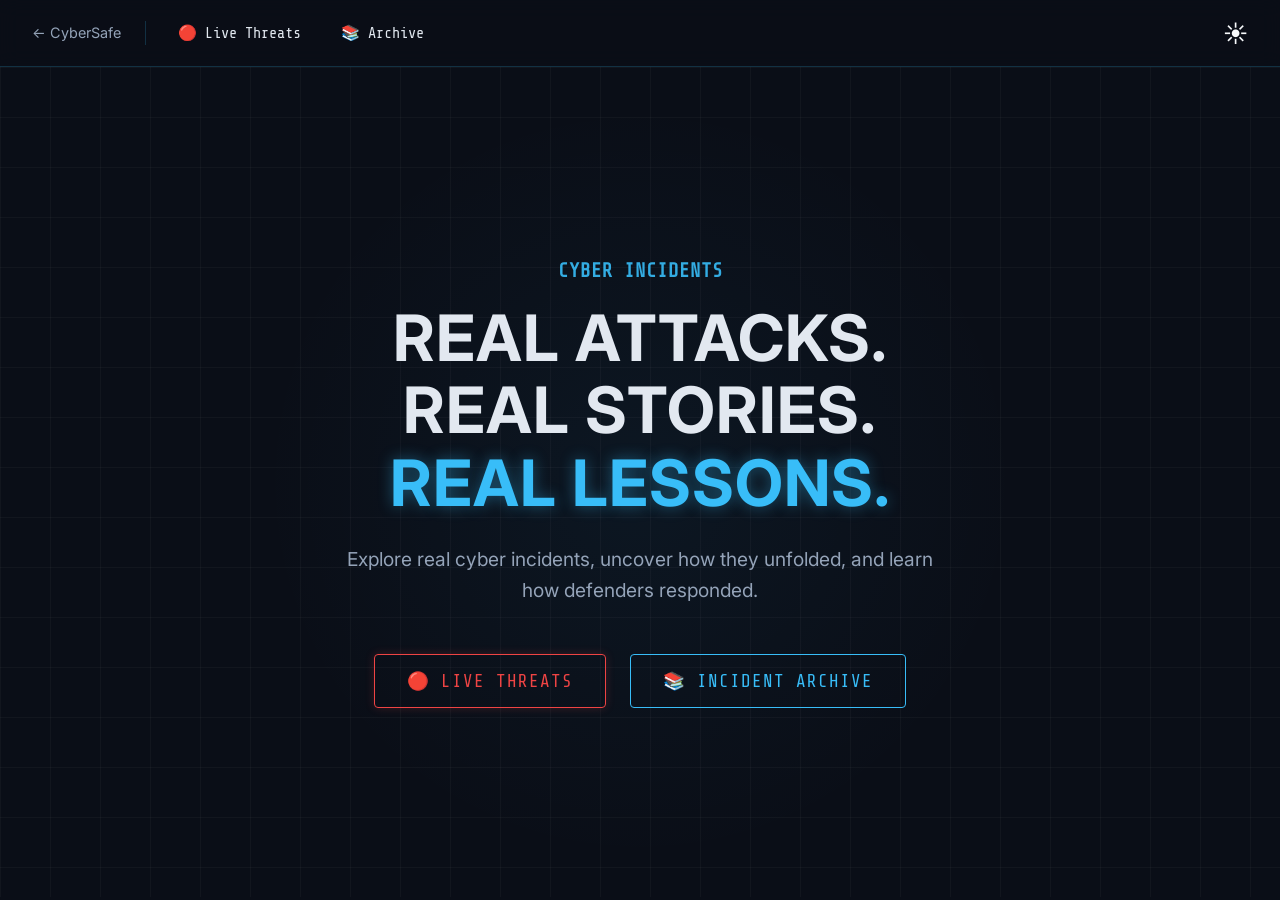
==== cyber-incidents.html @ 3a616f1c "Add files via upload" ====
<!DOCTYPE html>
<html lang="en" data-theme="dark">
<head>
    <meta charset="UTF-8">
    <meta name="viewport" content="width=device-width, initial-scale=1.0">
    <title>Cyber Incidents | CyberSafe</title>
    
    <!-- Core styles for fonts and basic theme -->
    <link rel="stylesheet" href="style.css">
    
    <!-- Specific styles for the Cyber Incidents feature -->
    <link rel="stylesheet" href="cyber-incidents.css">
    
    <!-- Google Fonts -->
    <link href="https://fonts.googleapis.com/css2?family=Inter:wght@300;400;600;700&family=Share+Tech+Mono&display=swap" rel="stylesheet">
</head>
<body class="cyber-incidents-body">

    <!-- Top Navigation -->
    <header class="incident-nav">
        <div class="nav-left">
            <a href="index.html" class="back-link">← CyberSafe</a>
            <button class="nav-btn" onclick="navigateTo('screen-live-threats')">🔴 Live Threats</button>
            <button class="nav-btn" onclick="navigateTo('screen-archive')">📚 Archive</button>
        </div>
        
        <div class="nav-center hidden" id="case-nav">
            <button class="nav-btn case-nav-btn" onclick="navigateTo('screen-anatomy')">🧬 Anatomy</button>
            <button class="nav-btn case-nav-btn" onclick="navigateTo('screen-investigation')">🕵️ Investigation</button>
            <button class="nav-btn case-nav-btn" onclick="navigateTo('screen-defender')">🛡️ Defense</button>
            <button class="nav-btn case-nav-btn" onclick="navigateTo('screen-score')">📊 Results</button>
        </div>
        
        <div class="nav-actions">
            <button id="theme-toggle-btn" class="theme-toggle" aria-label="Toggle Theme">
                ☀️
            </button>
        </div>
    </header>

    <!-- Main Container for Single Page Application Feel -->
    <main id="app-container">
        
        <!-- 🎬 SCREEN: LANDING (Entry Screen) -->
        <section id="screen-landing" class="screen active-screen">
            <div class="landing-content">
                <div class="cinematic-title-group">
                    <h2 class="sub-label">CYBER INCIDENTS</h2>
                    <h1 class="main-title">
                        <span class="glitch-text" data-text="REAL ATTACKS.">REAL ATTACKS.</span><br>
                        <span class="glitch-text" data-text="REAL STORIES.">REAL STORIES.</span><br>
                        <span class="glitch-text highlight-text" data-text="REAL LESSONS.">REAL LESSONS.</span>
                    </h1>
                    <p class="subtitle">Explore real cyber incidents, uncover how they unfolded, and learn how defenders responded.</p>
                </div>
                
                <div class="action-buttons">
                    <button class="btn-primary" onclick="navigateTo('screen-live-threats')">🔴 LIVE THREATS</button>
                    <button class="btn-secondary" onclick="navigateTo('screen-archive')">📚 INCIDENT ARCHIVE</button>
                </div>
            </div>
            <!-- Decorative background elements -->
            <div class="grid-overlay"></div>
            <div class="glow-orb"></div>
        </section>

        <!-- 🔴 SCREEN: LIVE THREATS -->
        <section id="screen-live-threats" class="screen hidden-screen">
            <div class="container">
                <div class="screen-header">
                    <h2>🔴 LIVE THREAT CENTER</h2>
                    <p>Current active cybersecurity incidents and campaigns.</p>
                    <button class="btn-outline back-to-home" onclick="navigateTo('screen-landing')">← Home</button>
                </div>
                
                <!-- Fed by JavaScript -->
                <div id="live-threats-feed" class="threats-grid">
                    <!-- Dynamic Threat Cards will be injected here -->
                </div>
                <div class="demo-notice"><strong>DEMO DATA</strong> - This feed is for educational purposes.</div>
            </div>
        </section>

        <!-- 📚 SCREEN: INCIDENT ARCHIVE -->
        <section id="screen-archive" class="screen hidden-screen">
            <div class="container">
                <div class="screen-header">
                    <h2>📚 INCIDENT ARCHIVE</h2>
                    <p>Historical attacks that shaped modern cybersecurity.</p>
                    <button class="btn-outline back-to-home" onclick="navigateTo('screen-landing')">← Home</button>
                </div>

                <!-- Filters -->
                <div class="archive-filters">
                    <input type="text" id="archive-search" placeholder="Search incidents...">
                    <select id="archive-type-filter">
                        <option value="all">All Types</option>
                        <option value="Ransomware">Ransomware</option>
                        <option value="Malware">Malware</option>
                        <option value="Data Breach">Data Breach</option>
                    </select>
                </div>

                <!-- Visual Timeline structure -->
                <div class="archive-timeline">
                    <div class="timeline-line"></div>
                    <div id="archive-list" class="timeline-nodes">
                        <!-- Dynamic Nodes injected by JS -->
                    </div>
                </div>
            </div>
        </section>

        <!-- Placeholders for future phases (Phase 2-5) -->
        <!-- 🗂️ SCREEN: INCIDENT FILE -->
        <section id="screen-incident-file" class="screen hidden-screen">
            <div class="container incident-file-container">
                <div class="case-folder">
                    <div class="case-header">
                        <span class="classification">CONFIDENTIAL CASE FILE</span>
                        <h2 id="case-title" class="case-title-large">WANNACRY</h2>
                    </div>
                    
                    <div class="case-meta-grid">
                        <div class="meta-item">
                            <span class="meta-label">DATE</span>
                            <span id="case-date" class="meta-value">May 2017</span>
                        </div>
                        <div class="meta-item">
                            <span class="meta-label">TYPE</span>
                            <span id="case-type" class="meta-value">Ransomware</span>
                        </div>
                        <div class="meta-item">
                            <span class="meta-label">SCALE</span>
                            <span id="case-scale" class="meta-value">Global</span>
                        </div>
                        <div class="meta-item">
                            <span class="meta-label">STATUS</span>
                            <span id="case-status" class="meta-value status-historical">Historical Incident</span>
                        </div>
                    </div>
                    
                    <div class="case-summary">
                        <h3>EXECUTIVE SUMMARY</h3>
                        <p id="case-summary-text">Loading...</p>
                    </div>
                    
                    <div class="case-actions">
                        <button class="btn-outline" onclick="navigateTo('screen-archive')">← Cancel</button>
                        <button class="btn-primary" onclick="startInvestigation()">ENTER INVESTIGATION →</button>
                    </div>
                </div>
            </div>
        </section>

        <!-- 📅 SCREEN: TIMELINE -->
        <section id="screen-timeline" class="screen hidden-screen">
            <div class="container">
                <div class="screen-header">
                    <h2>📅 INCIDENT TIMELINE</h2>
                    <p>How the attack unfolded step by step.</p>
                    <button class="btn-outline back-to-home" onclick="navigateTo('screen-incident-file')">← Case File</button>
                </div>
                
                <div class="interactive-timeline-layout">
                    <!-- Left sidebar for timeline steps -->
                    <div class="timeline-steps" id="incident-timeline-steps">
                        <!-- Injected by JS -->
                    </div>
                    
                    <!-- Right content area for the selected timeline detail -->
                    <div class="timeline-detail-panel" id="timeline-detail-panel">
                        <h3 class="detail-placeholder">Select a timeline event to view details.</h3>
                    </div>
                </div>
                
                <div class="next-phase-action">
                    <button class="btn-secondary" onclick="navigateTo('screen-anatomy')">PROCEED TO ATTACK ANATOMY →</button>
                </div>
            </div>
        </section>

        <!-- 🧬 SCREEN 5: ATTACK ANATOMY -->
        <section id="screen-anatomy" class="screen hidden-screen">
            <div class="container">
                <div class="screen-header">
                    <h2>🧬 ATTACK ANATOMY</h2>
                    <p>Understanding the kill chain. How did the attack progress?</p>
                    <button class="btn-outline back-to-home" onclick="navigateTo('screen-timeline')">← Timeline</button>
                </div>
                
                <div class="attack-chain-layout">
                    <div id="anatomy-chain" class="anatomy-chain">
                        <!-- Anatomy cards injected by JS -->
                    </div>
                </div>
                
                <div class="next-phase-action">
                    <button class="btn-secondary" onclick="navigateTo('screen-investigation')">ENTER INVESTIGATION MODE →</button>
                </div>
            </div>
        </section>

        <!-- 🕵️ SCREEN 6 & 7: INVESTIGATION & EVIDENCE BOARD -->
        <section id="screen-investigation" class="screen hidden-screen">
            <div class="container">
                <div class="screen-header">
                    <h2>🕵️ INVESTIGATION BOARD</h2>
                    <p>Review the evidence left behind.</p>
                    <button class="btn-outline back-to-home" onclick="navigateTo('screen-anatomy')">← Attack Anatomy</button>
                </div>
                
                <div class="investigation-layout">
                    <!-- Categories -->
                    <div class="investigation-categories">
                        <button class="inv-category-btn active" onclick="selectInvestigationCategory('network')">🌐 NETWORK</button>
                        <button class="inv-category-btn" onclick="selectInvestigationCategory('system')">💻 SYSTEM</button>
                        <button class="inv-category-btn" onclick="selectInvestigationCategory('files')">📄 FILES</button>
                        <button class="inv-category-btn" onclick="selectInvestigationCategory('alerts')">⚠️ ALERTS</button>
                    </div>
                    
                    <!-- Evidence Board -->
                    <div class="evidence-board" id="evidence-board">
                        <!-- Evidence cards injected by JS -->
                        <h3 class="detail-placeholder">Select a category to view evidence.</h3>
                    </div>
                </div>
                
                <div class="next-phase-action">
                    <button class="btn-secondary" onclick="navigateTo('screen-impact')">VIEW IMPACT ASSESSMENT →</button>
                </div>
            </div>
        </section>

        <!-- 🌍 SCREEN 8: IMPACT -->
        <section id="screen-impact" class="screen hidden-screen">
            <div class="container">
                <div class="screen-header">
                    <h2>📊 IMPACT ASSESSMENT</h2>
                    <p>The real-world consequences of the incident.</p>
                    <button class="btn-outline back-to-home" onclick="navigateTo('screen-investigation')">← Investigation</button>
                </div>
                
                <div class="impact-grid" id="impact-grid">
                    <!-- Impact stats injected by JS -->
                </div>
                
                <div class="next-phase-action">
                    <button class="btn-primary" onclick="navigateTo('screen-defender')">JOIN SECURITY TEAM →</button>
                </div>
            </div>
        </section>

        <!-- 🛡️ SCREEN 9: DEFENDER MODE (SCENARIO) -->
        <section id="screen-defender" class="screen hidden-screen">
            <div class="container incident-file-container">
                <div class="defender-scenario-card">
                    <div class="classification" style="border-color: var(--cyber-accent); color: var(--cyber-accent);">ACTIVE SIMULATION</div>
                    <h2>🛡️ YOU ARE THE SECURITY TEAM</h2>
                    
                    <div class="scenario-context" id="scenario-context">
                        <!-- Context injected by JS -->
                    </div>
                    
                    <h3 id="scenario-question" class="scenario-question">What should the security team do first?</h3>
                    
                    <div class="scenario-options" id="scenario-options">
                        <!-- Options injected by JS -->
                    </div>
                    
                    <div id="scenario-feedback" class="scenario-feedback hidden-screen">
                        <h3 id="feedback-title"></h3>
                        <p id="feedback-desc"></p>
                        <button class="btn-secondary" onclick="navigateTo('screen-response')">VIEW ACTUAL RESPONSE →</button>
                    </div>
                </div>
            </div>
        </section>

        <!-- 🛡️ SCREEN 10: RESPONSE (HOW IT WAS STOPPED) -->
        <section id="screen-response" class="screen hidden-screen">
            <div class="container">
                <div class="screen-header">
                    <h2>🛡️ INCIDENT RESPONSE</h2>
                    <p>How defenders managed and contained the threat.</p>
                    <button class="btn-outline back-to-home" onclick="navigateTo('screen-defender')">← Defender Mode</button>
                </div>
                
                <div class="response-timeline" id="response-timeline">
                    <!-- Response steps injected by JS -->
                </div>
                
                <div class="next-phase-action">
                    <button class="btn-secondary" onclick="navigateTo('screen-lessons')">PROCEED TO LESSONS →</button>
                </div>
            </div>
        </section>

        <!-- 🎓 SCREEN 11: WHAT WE LEARNED -->
        <section id="screen-lessons" class="screen hidden-screen">
            <div class="container">
                <div class="screen-header">
                    <h2>🎓 WHAT WE LEARNED</h2>
                    <p>Key defensive takeaways from this incident.</p>
                    <button class="btn-outline back-to-home" onclick="navigateTo('screen-response')">← Incident Response</button>
                </div>
                
                <div class="lessons-grid" id="lessons-grid">
                    <!-- Lessons injected by JS -->
                </div>
                
                <div class="next-phase-action">
                    <button class="btn-primary" onclick="navigateTo('screen-challenge')">TEST YOUR KNOWLEDGE →</button>
                </div>
            </div>
        </section>

        <!-- 🧠 SCREEN 12: MINI CHALLENGE -->
        <section id="screen-challenge" class="screen hidden-screen">
            <div class="container incident-file-container">
                <div class="challenge-card">
                    <div class="screen-header" style="border:none; margin-bottom:1rem; padding:0;">
                        <span class="classification" style="border-color:#eab308; color:#eab308;">KNOWLEDGE CHECK</span>
                        <h2 style="margin-top:1rem;">MINI CHALLENGE</h2>
                        <p>Verify your understanding of the incident.</p>
                    </div>
                    
                    <div class="progress-bar-container">
                        <div class="progress-bar" id="challenge-progress" style="width: 0%;"></div>
                    </div>
                    
                    <div id="question-container" class="question-container">
                        <h3 id="challenge-question-text" class="challenge-question">Question text</h3>
                        <div class="challenge-options" id="challenge-options">
                            <!-- Options injected by JS -->
                        </div>
                    </div>
                    
                    <div id="challenge-feedback" class="challenge-feedback hidden-screen">
                        <h3 id="ch-feedback-title"></h3>
                        <p id="ch-feedback-desc"></p>
                        <button class="btn-secondary" id="next-question-btn" onclick="nextQuestion()">NEXT QUESTION →</button>
                    </div>
                </div>
            </div>
        </section>

        <!-- 🏆 FINAL SCORE -->
        <section id="screen-score" class="screen hidden-screen">
            <div class="container incident-file-container">
                <div class="score-card text-center">
                    <h2 class="case-title-large" style="font-size: 3rem; margin-bottom:1rem;">🏆 INCIDENT ANALYST</h2>
                    <p class="subtitle" style="margin-bottom:2rem;">Investigation Complete</p>
                    
                    <div class="score-grid">
                        <div class="score-item">
                            <span class="score-label">Investigation:</span>
                            <span class="score-value">100%</span>
                        </div>
                        <div class="score-item">
                            <span class="score-label">Evidence Analysis:</span>
                            <span class="score-value">100%</span>
                        </div>
                        <div class="score-item">
                            <span class="score-label">Defensive Decision:</span>
                            <span class="score-value" id="final-defender-score">--</span>
                        </div>
                        <div class="score-item">
                            <span class="score-label">Questions:</span>
                            <span class="score-value" id="final-quiz-score">--</span>
                        </div>
                    </div>
                    
                    <div class="score-message">
                        <p id="score-personalized-message">You have successfully completed this investigation.</p>
                    </div>
                    
                    <div class="action-buttons" style="margin-top:2rem;">
                        <button class="btn-outline" onclick="navigateTo('screen-archive')">RETURN TO ARCHIVE</button>
                        <button class="btn-primary" onclick="navigateTo('screen-landing')">LIVE THREATS</button>
                    </div>
                </div>
            </div>
        </section>

    </main>

    <!-- Global Scripts -->
    <script src="script.js"></script>
    <!-- Feature Data -->
    <script src="cyber-incidents-data.js"></script>
    <!-- Feature Logic -->
    <script src="cyber-incidents.js"></script>
</body>
</html>
---- style.css ----
/* 
   CSS Variables for a consistent color theme.
   We use a dark theme with vibrant blue and green accents for a modern "cyber" look. 
*/
:root {
    --bg-color: #0f172a;        /* Dark blue/gray background */
    --surface-color: #1e293b;   /* Slightly lighter color for cards */
    --text-primary: #f8fafc;    /* White/light gray text */
    --text-secondary: #94a3b8;  /* Dimmed text for subtitles */
    --accent-blue: #3b82f6;     /* Primary blue accent */
    --accent-blue-hover: #2563eb;
    --accent-green: #10b981;    /* Secondary green accent */
}

/* Reset default margins and paddings for consistency across browsers */
* {
    margin: 0;
    padding: 0;
    box-sizing: border-box;
    font-family: 'Inter', sans-serif;
}

body {
    background-color: var(--bg-color);
    color: var(--text-primary);
    line-height: 1.6;
}

/* --- Navigation Bar --- */
header {
    background-color: rgba(15, 23, 42, 0.95);
    position: sticky; /* Keeps navbar at top when scrolling */
    top: 0;
    z-index: 1000;
    border-bottom: 1px solid rgba(255, 255, 255, 0.1);
}

.navbar {
    display: flex;
    justify-content: space-between;
    align-items: center;
    max-width: 1200px;
    margin: 0 auto;
    padding: 1.2rem 2rem;
}

.logo {
    font-size: 1.5rem;
    font-weight: 700;
    color: var(--text-primary);
    display: flex;
    align-items: center;
    gap: 0.5rem;
}

.shield-icon {
    font-size: 1.8rem;
}

.nav-links {
    list-style: none;
    display: flex;
    gap: 2rem;
}

.nav-links a {
    color: var(--text-primary);
    text-decoration: none;
    font-weight: 600;
    transition: color 0.3s; /* Smooth color transition on hover */
}

.nav-links a:hover {
    color: var(--accent-blue);
}

/* Navigation Actions (Theme Toggle & Mobile Menu) */
.nav-actions {
    display: flex;
    align-items: center;
    gap: 1rem;
}

.theme-toggle {
    background: none;
    border: none;
    font-size: 1.5rem;
    cursor: pointer;
    color: var(--text-primary);
    transition: transform 0.3s;
}

.theme-toggle:hover {
    transform: scale(1.1);
}

/* Mobile Menu Button (Hidden on Desktop, shown on smaller screens) */
.menu-toggle {
    display: none;
    background: none;
    border: none;
    color: var(--text-primary);
    font-size: 1.5rem;
    cursor: pointer;
}

/* --- Hero Section --- */
.hero {
    display: flex;
    justify-content: center;
    align-items: center;
    min-height: 70vh;
    text-align: center;
    padding: 2rem;
    /* Subtle gradient background for the hero section */
    background: linear-gradient(135deg, rgba(59, 130, 246, 0.1) 0%, rgba(15, 23, 42, 1) 100%);
}

.hero-content {
    max-width: 800px;
}

.hero h1 {
    font-size: 3.5rem;
    margin-bottom: 1rem;
    /* Text gradient to make the heading pop */
    background: linear-gradient(to right, var(--accent-blue), var(--accent-green));
    -webkit-background-clip: text;
    background-clip: text;
    -webkit-text-fill-color: transparent;
}

.hero p {
    font-size: 1.25rem;
    color: var(--text-secondary);
    margin-bottom: 2rem;
}

/* The Explore Tools button */
.cta-button {
    display: inline-block;
    background-color: var(--accent-blue);
    color: white;
    padding: 0.8rem 2.5rem;
    border-radius: 8px;
    text-decoration: none;
    font-weight: 600;
    font-size: 1.1rem;
    transition: background-color 0.3s, transform 0.2s;
}

.cta-button:hover {
    background-color: var(--accent-blue-hover);
    transform: translateY(-2px); /* Makes button jump slightly on hover */
}

/* --- Features / Tools Section --- */
.features {
    padding: 5rem 2rem;
}

.container {
    max-width: 1200px;
    margin: 0 auto;
}

.section-title {
    text-align: center;
    font-size: 2.5rem;
    margin-bottom: 0.5rem;
}

.section-subtitle {
    text-align: center;
    color: var(--text-secondary);
    margin-bottom: 3rem;
}

.grid {
    display: grid;
    /* Responsive Grid: items will automatically wrap and be at least 250px wide */
    grid-template-columns: repeat(auto-fit, minmax(250px, 1fr));
    gap: 2rem;
}

/* Individual Tool Cards */
.card {
    background-color: var(--surface-color);
    padding: 2.5rem 2rem;
    border-radius: 12px;
    border: 1px solid rgba(255, 255, 255, 0.05);
    transition: transform 0.3s, box-shadow 0.3s, border-color 0.3s;
    text-align: center;
    display: flex;
    flex-direction: column;
}

.card:hover {
    transform: translateY(-5px); /* Lift card up on hover */
    box-shadow: 0 10px 25px rgba(0, 0, 0, 0.3);
    border-color: rgba(59, 130, 246, 0.3); /* Blue glowing border */
}

.card-icon {
    font-size: 3rem;
    margin-bottom: 1rem;
}

.card h3 {
    margin-bottom: 1rem;
    color: var(--text-primary);
}

.card p {
    color: var(--text-secondary);
    margin-bottom: 1.5rem;
    flex-grow: 1; /* Pushes the button to the bottom if text length varies */
}

.card-btn {
    background: transparent;
    border: 1px solid var(--accent-blue);
    color: var(--accent-blue);
    padding: 0.6rem 1rem;
    border-radius: 6px;
    cursor: not-allowed; /* Indicating it's not active yet */
    font-weight: 600;
    opacity: 0.7;
    margin-top: auto; 
}

/* --- Footer --- */
footer {
    background-color: #0b1120;
    padding: 3rem 2rem;
    text-align: center;
    border-top: 1px solid rgba(255, 255, 255, 0.1);
}

.footer-logo {
    font-size: 1.2rem;
    font-weight: bold;
    margin-bottom: 1rem;
}

.footer-content p {
    color: var(--text-secondary);
    margin-bottom: 0.5rem;
}

.footer-content .disclaimer {
    font-size: 0.85rem;
    opacity: 0.6;
    margin-top: 1rem;
}

/* --- URL Checker Section --- */
.url-checker-section {
    border-top: 1px solid rgba(255, 255, 255, 0.05);
    border-bottom: 1px solid rgba(255, 255, 255, 0.05);
}

.checker-box {
    max-width: 800px;
    margin: 0 auto;
    background-color: var(--bg-color);
    padding: 2.5rem;
    border-radius: 12px;
    border: 1px solid rgba(255, 255, 255, 0.1);
    box-shadow: 0 10px 25px rgba(0, 0, 0, 0.2);
}

.checker-form {
    display: flex;
    gap: 1rem;
    margin-bottom: 2rem;
}

#url-input {
    flex-grow: 1;
    padding: 1rem 1.5rem;
    border-radius: 8px;
    border: 1px solid rgba(255, 255, 255, 0.2);
    background-color: var(--surface-color);
    color: var(--text-primary);
    font-size: 1.1rem;
    outline: none;
    transition: border-color 0.3s;
}

#url-input:focus {
    border-color: var(--accent-blue);
}

.checker-btn {
    border: none;
    cursor: pointer;
    font-family: inherit;
}

.checker-result {
    padding: 1.5rem;
    border-radius: 8px;
    margin-bottom: 2rem;
    transition: all 0.3s ease;
}

.checker-result.hidden {
    display: none;
}

.result-header {
    display: flex;
    align-items: center;
    gap: 0.75rem;
    margin-bottom: 1rem;
}

.result-icon {
    font-size: 1.8rem;
}

.result-title {
    font-size: 1.4rem;
}

.result-description {
    color: var(--text-primary);
    margin-bottom: 1rem;
}

.result-details {
    list-style-type: none;
    margin-bottom: 1rem;
}

.result-details li {
    margin-bottom: 0.5rem;
    padding-left: 1.5rem;
    position: relative;
    color: var(--text-secondary);
}

.result-details li::before {
    content: "•";
    position: absolute;
    left: 0;
    color: var(--accent-blue);
    font-size: 1.2rem;
    top: -2px;
}

/* Result Categories */
.result-safe {
    background-color: rgba(16, 185, 129, 0.1);
    border: 1px solid var(--accent-green);
}
.result-safe h3 {
    color: var(--accent-green);
}
.result-safe .result-details li::before {
    color: var(--accent-green);
}

.result-suspicious {
    background-color: rgba(245, 158, 11, 0.1);
    border: 1px solid #f59e0b;
}
.result-suspicious h3 {
    color: #f59e0b;
}
.result-suspicious .result-details li::before {
    color: #f59e0b;
}

.result-invalid {
    background-color: rgba(239, 68, 68, 0.1);
    border: 1px solid #ef4444;
}
.result-invalid h3 {
    color: #ef4444;
}
.result-invalid .result-details li::before {
    color: #ef4444;
}

.safety-notice {
    font-size: 0.9rem;
    color: var(--text-secondary);
    background-color: rgba(255, 255, 255, 0.03);
    padding: 1rem;
    border-radius: 8px;
    border-left: 4px solid var(--accent-blue);
}

/* --- Responsive Design (For Tablets & Mobile) --- */
@media (max-width: 768px) {
    .checker-form {
        flex-direction: column;
    }

    .menu-toggle {
        display: block; /* Show hamburger menu on small screens */
    }

    .nav-links {
        display: none; /* Hide horizontal nav links */
        flex-direction: column;
        position: absolute;
        top: 100%;
        left: 0;
        right: 0;
        background-color: var(--surface-color);
        padding: 1rem;
        border-bottom: 1px solid rgba(255, 255, 255, 0.1);
        text-align: center;
    }

    /* When the .active class is added via Javascript, the menu shows up */
    .nav-links.active {
        display: flex;
    }

    .nav-links li {
        margin: 0.5rem 0;
    }

    .hero h1 {
        font-size: 2.5rem;
    }
}

/* --- Light Theme Overrides --- */
[data-theme="light"] {
    --bg-color: #f8fafc;
    --surface-color: #ffffff;
    --text-primary: #0f172a;
    --text-secondary: #475569;
    --accent-blue: #2563eb;
    --accent-blue-hover: #1d4ed8;
    --accent-green: #059669;
}

[data-theme="light"] header {
    background-color: rgba(255, 255, 255, 0.95);
    border-bottom: 1px solid rgba(0, 0, 0, 0.1);
}

[data-theme="light"] .hero {
    background: linear-gradient(135deg, rgba(59, 130, 246, 0.1) 0%, rgba(248, 250, 252, 1) 100%);
}

[data-theme="light"] .card, 
[data-theme="light"] .checker-box {
    border: 1px solid rgba(0, 0, 0, 0.1);
    box-shadow: 0 5px 15px rgba(0, 0, 0, 0.05);
}

[data-theme="light"] .card:hover {
    box-shadow: 0 10px 25px rgba(0, 0, 0, 0.1);
    border-color: rgba(37, 99, 235, 0.3);
}

[data-theme="light"] .url-checker-section {
    border-top: 1px solid rgba(0, 0, 0, 0.05);
    border-bottom: 1px solid rgba(0, 0, 0, 0.05);
}

[data-theme="light"] #url-input {
    border: 1px solid rgba(0, 0, 0, 0.2);
}

[data-theme="light"] .safety-notice {
    background-color: rgba(0, 0, 0, 0.03);
}

[data-theme="light"] footer {
    background-color: #f1f5f9;
    border-top: 1px solid rgba(0, 0, 0, 0.1);
}

[data-theme="light"] .nav-links {
    border-bottom: 1px solid rgba(0, 0, 0, 0.1);
}

/* --- Password Checker Specifics --- */
.password-input-group {
    position: relative;
    display: flex;
    margin-bottom: 1.5rem;
}

#pwd-input {
    flex-grow: 1;
    padding: 1rem 3rem 1rem 1.5rem;
    border-radius: 8px;
    border: 1px solid rgba(255, 255, 255, 0.2);
    background-color: var(--surface-color);
    color: var(--text-primary);
    font-size: 1.1rem;
    outline: none;
    transition: border-color 0.3s;
}

#pwd-input:focus {
    border-color: var(--accent-blue);
}

.pwd-toggle-btn {
    position: absolute;
    right: 15px;
    top: 50%;
    transform: translateY(-50%);
    background: none;
    border: none;
    color: var(--text-secondary);
    font-size: 1.5rem;
    cursor: pointer;
    transition: color 0.3s;
}

.pwd-toggle-btn:hover {
    color: var(--text-primary);
}

.strength-meter-container {
    background-color: rgba(255, 255, 255, 0.1);
    border-radius: 4px;
    height: 8px;
    margin-bottom: 0.5rem;
    overflow: hidden;
}

.strength-meter-bar {
    height: 100%;
    width: 0%;
    transition: width 0.3s, background-color 0.3s;
    background-color: transparent;
}

/* Password strength colors */
.strength-weak { background-color: #ef4444; }
.strength-fair { background-color: #f59e0b; }
.strength-good { background-color: #3b82f6; }
.strength-strong { background-color: #10b981; }

[data-theme="light"] #pwd-input {
    border: 1px solid rgba(0, 0, 0, 0.2);
}

[data-theme="light"] .strength-meter-container {
    background-color: rgba(0, 0, 0, 0.1);
}

/* Generic hidden utility class */
.hidden {
    display: none !important;
}

/* Hide default browser password reveal icon (Edge/Chrome) */
input[type="password"]::-ms-reveal,
input[type="password"]::-ms-clear {
    display: none;
}
input[type="password"]::-webkit-textfield-decoration-container {
    /* Sometimes needed for webkit */
    display: none;
}

/* --- Phishing Checklist Styles --- */
.checklist-item input:checked + span {
    text-decoration: line-through;
    opacity: 0.5;
}
---- cyber-incidents.css ----
/* cyber-incidents.css */
/* Specific styles for the Cyber Incidents feature, building upon style.css */

/* Define Feature Specific Variables */
:root {
    --cyber-dark: #0a0e17;
    --cyber-panel: rgba(16, 24, 39, 0.7);
    --cyber-border: rgba(56, 189, 248, 0.2);
    --cyber-accent: #38bdf8;
    --cyber-accent-glow: rgba(56, 189, 248, 0.4);
    --cyber-red: #ef4444;
    --cyber-red-glow: rgba(239, 68, 68, 0.4);
    --cyber-text: #e2e8f0;
    --cyber-muted: #94a3b8;
}

[data-theme="light"] {
    /* For light mode, we keep a sleek professional look, though dark is the primary intended experience */
    --cyber-dark: #f8fafc;
    --cyber-panel: #ffffff;
    --cyber-border: rgba(15, 23, 42, 0.1);
    --cyber-accent: #0284c7;
    --cyber-text: #0f172a;
    --cyber-muted: #64748b;
}

body.cyber-incidents-body {
    background-color: var(--cyber-dark);
    color: var(--cyber-text);
    font-family: 'Inter', sans-serif;
    margin: 0;
    padding: 0;
    overflow-x: hidden;
}

/* Typography for Cyber Feel */
h1, h2, h3, .sub-label {
    font-family: 'Share Tech Mono', monospace;
    letter-spacing: 1px;
}

/* Navigation */
.incident-nav {
    display: flex;
    justify-content: space-between;
    align-items: center;
    padding: 1rem 2rem;
    background: rgba(10, 14, 23, 0.8);
    backdrop-filter: blur(10px);
    -webkit-backdrop-filter: blur(10px);
    border-bottom: 1px solid var(--cyber-border);
    position: sticky;
    top: 0;
    z-index: 100;
}

.nav-left {
    display: flex;
    align-items: center;
    gap: 1.5rem;
}

.nav-center {
    display: flex;
    gap: 1rem;
    transition: opacity 0.3s;
}

.nav-center.hidden {
    opacity: 0;
    pointer-events: none;
}

.nav-btn {
    background: transparent;
    border: none;
    color: var(--cyber-text);
    font-family: 'Share Tech Mono', monospace;
    font-size: 0.95rem;
    cursor: pointer;
    transition: all 0.3s;
    padding: 0.5rem;
    position: relative;
}

.nav-btn:hover, .nav-btn.active {
    color: var(--cyber-accent);
}

.nav-btn::after {
    content: '';
    position: absolute;
    bottom: -5px;
    left: 0;
    width: 0%;
    height: 2px;
    background: var(--cyber-accent);
    transition: width 0.3s ease;
}

.nav-btn:hover::after, .nav-btn.active::after {
    width: 100%;
    box-shadow: 0 0 10px var(--cyber-accent-glow);
}

.nav-actions {
    display: flex;
    align-items: center;
}

.back-link {
    color: var(--cyber-muted);
    text-decoration: none;
    font-size: 0.9rem;
    transition: color 0.3s ease;
    border-right: 1px solid var(--cyber-border);
    padding-right: 1.5rem;
}

.back-link:hover {
    color: var(--cyber-accent);
}

@media (max-width: 900px) {
    .incident-nav {
        flex-direction: column;
        gap: 1rem;
        padding: 1rem;
    }
    .nav-left {
        width: 100%;
        justify-content: center;
        flex-wrap: wrap;
    }
    .back-link {
        border-right: none;
        padding-right: 0;
    }
    .nav-center {
        width: 100%;
        overflow-x: auto;
        padding-bottom: 0.5rem;
        justify-content: flex-start;
    }
    .nav-btn {
        white-space: nowrap;
    }
}

/* Single Page App Container */
#app-container {
    min-height: calc(100vh - 70px);
    position: relative;
}

.screen {
    display: none;
    animation: fadeIn 0.5s ease-in-out;
    min-height: calc(100vh - 70px);
}

.screen.active-screen {
    display: flex;
    flex-direction: column;
}

@keyframes fadeIn {
    from { opacity: 0; transform: translateY(10px); }
    to { opacity: 1; transform: translateY(0); }
}

/* Container Utility */
.container {
    max-width: 1200px;
    margin: 0 auto;
    padding: 2rem;
    width: 100%;
}

/* --- 🎬 LANDING SCREEN --- */
#screen-landing {
    justify-content: center;
    align-items: center;
    text-align: center;
    position: relative;
    overflow: hidden;
}

.landing-content {
    z-index: 2;
    position: relative;
    max-width: 800px;
    padding: 2rem;
}

.sub-label {
    color: var(--cyber-accent);
    font-size: 1.2rem;
    margin-bottom: 1rem;
    opacity: 0.9;
}

.main-title {
    font-size: 4rem;
    line-height: 1.1;
    margin-bottom: 1.5rem;
    color: var(--cyber-text);
}

.highlight-text {
    color: var(--cyber-accent);
    text-shadow: 0 0 15px var(--cyber-accent-glow);
}

.subtitle {
    font-size: 1.2rem;
    color: var(--cyber-muted);
    margin-bottom: 3rem;
    max-width: 600px;
    margin-left: auto;
    margin-right: auto;
}

/* Buttons */
.action-buttons {
    display: flex;
    gap: 1.5rem;
    justify-content: center;
    flex-wrap: wrap;
}

.btn-primary, .btn-secondary, .btn-outline {
    padding: 1rem 2rem;
    border-radius: 4px;
    font-family: 'Share Tech Mono', monospace;
    font-size: 1.1rem;
    cursor: pointer;
    transition: all 0.3s ease;
    text-transform: uppercase;
    letter-spacing: 1px;
}

.btn-primary {
    background-color: transparent;
    color: var(--cyber-red);
    border: 1px solid var(--cyber-red);
    box-shadow: 0 0 10px rgba(239, 68, 68, 0.2);
}

.btn-primary:hover {
    background-color: rgba(239, 68, 68, 0.1);
    box-shadow: 0 0 20px var(--cyber-red-glow);
}

.btn-secondary {
    background-color: transparent;
    color: var(--cyber-accent);
    border: 1px solid var(--cyber-accent);
}

.btn-secondary:hover {
    background-color: rgba(56, 189, 248, 0.1);
    box-shadow: 0 0 20px var(--cyber-accent-glow);
}

.btn-outline {
    background: transparent;
    border: 1px solid var(--cyber-border);
    color: var(--cyber-muted);
    padding: 0.5rem 1rem;
    font-size: 0.9rem;
}

.btn-outline:hover {
    color: var(--cyber-text);
    border-color: var(--cyber-muted);
}

/* Background Effects */
.grid-overlay {
    position: absolute;
    top: 0; left: 0; right: 0; bottom: 0;
    background-image: 
        linear-gradient(to right, rgba(255,255,255,0.03) 1px, transparent 1px),
        linear-gradient(to bottom, rgba(255,255,255,0.03) 1px, transparent 1px);
    background-size: 50px 50px;
    z-index: 1;
    pointer-events: none;
}

.glow-orb {
    position: absolute;
    top: 50%; left: 50%;
    transform: translate(-50%, -50%);
    width: 60vw; height: 60vw;
    background: radial-gradient(circle, rgba(56, 189, 248, 0.05) 0%, transparent 70%);
    z-index: 0;
    pointer-events: none;
}

/* --- 🔴 LIVE THREATS & ARCHIVE SCREENS --- */
.screen-header {
    display: flex;
    flex-direction: column;
    align-items: flex-start;
    margin-bottom: 3rem;
    border-bottom: 1px solid var(--cyber-border);
    padding-bottom: 1.5rem;
    position: relative;
}

.screen-header h2 {
    font-size: 2.5rem;
    margin: 0 0 0.5rem 0;
    color: var(--cyber-text);
}

.screen-header p {
    color: var(--cyber-muted);
    margin: 0;
}

.back-to-home {
    position: absolute;
    right: 0;
    top: 0;
}

/* Threat Cards */
.threats-grid {
    display: grid;
    grid-template-columns: repeat(auto-fill, minmax(320px, 1fr));
    gap: 1.5rem;
}

.threat-card {
    background: var(--cyber-panel);
    border: 1px solid var(--cyber-border);
    border-radius: 8px;
    padding: 1.5rem;
    transition: transform 0.3s ease, box-shadow 0.3s ease;
    display: flex;
    flex-direction: column;
    backdrop-filter: blur(10px);
}

.threat-card:hover {
    transform: translateY(-5px);
    box-shadow: 0 10px 25px rgba(0,0,0,0.5);
    border-color: var(--cyber-accent);
}

.threat-card-header {
    display: flex;
    justify-content: space-between;
    align-items: center;
    margin-bottom: 1rem;
}

.severity-badge {
    font-size: 0.75rem;
    padding: 0.25rem 0.5rem;
    border-radius: 4px;
    font-weight: bold;
    letter-spacing: 1px;
}

.severity-badge.critical { background: rgba(239, 68, 68, 0.2); color: #fca5a5; border: 1px solid #ef4444; }
.severity-badge.high { background: rgba(249, 115, 22, 0.2); color: #fdba74; border: 1px solid #f97316; }
.severity-badge.medium { background: rgba(234, 179, 8, 0.2); color: #fde047; border: 1px solid #eab308; }

.threat-date {
    font-size: 0.8rem;
    color: var(--cyber-muted);
}

.threat-card h3 {
    margin: 0 0 0.5rem 0;
    font-size: 1.2rem;
}

.threat-sector {
    font-size: 0.85rem;
    color: var(--cyber-accent);
    margin-bottom: 1rem;
}

.threat-summary {
    font-size: 0.95rem;
    color: var(--cyber-muted);
    flex-grow: 1;
    margin-bottom: 1.5rem;
}

.threat-footer {
    display: flex;
    justify-content: space-between;
    align-items: center;
    border-top: 1px solid var(--cyber-border);
    padding-top: 1rem;
}

.threat-status {
    font-size: 0.8rem;
    color: var(--cyber-muted);
}

.btn-investigate {
    background: transparent;
    border: 1px solid var(--cyber-accent);
    color: var(--cyber-accent);
    padding: 0.4rem 0.8rem;
    border-radius: 4px;
    cursor: pointer;
    font-family: 'Share Tech Mono', monospace;
    font-size: 0.85rem;
    transition: all 0.3s;
}

.btn-investigate:hover {
    background: var(--cyber-accent);
    color: var(--cyber-dark);
}

.demo-notice {
    text-align: center;
    margin-top: 3rem;
    color: var(--cyber-muted);
    font-size: 0.9rem;
    opacity: 0.7;
}

/* Archive Timeline */
.archive-filters {
    display: flex;
    gap: 1rem;
    margin-bottom: 2rem;
}

.archive-filters input, .archive-filters select {
    background: var(--cyber-panel);
    border: 1px solid var(--cyber-border);
    color: var(--cyber-text);
    padding: 0.75rem 1rem;
    border-radius: 4px;
    font-family: 'Inter', sans-serif;
    outline: none;
}

.archive-filters input:focus, .archive-filters select:focus {
    border-color: var(--cyber-accent);
}

.archive-timeline {
    position: relative;
    padding-left: 2rem;
}

.timeline-line {
    position: absolute;
    left: 8px;
    top: 0;
    bottom: 0;
    width: 2px;
    background: var(--cyber-border);
}

.archive-node {
    position: relative;
    padding: 1.5rem;
    background: var(--cyber-panel);
    border: 1px solid var(--cyber-border);
    border-radius: 8px;
    margin-bottom: 1.5rem;
    cursor: pointer;
    transition: all 0.3s ease;
}

.archive-node:hover {
    border-color: var(--cyber-accent);
    transform: translateX(5px);
}

.archive-node::before {
    content: '';
    position: absolute;
    left: -2rem;
    top: 2rem;
    width: 12px;
    height: 12px;
    border-radius: 50%;
    background: var(--cyber-accent);
    border: 2px solid var(--cyber-dark);
    box-shadow: 0 0 10px var(--cyber-accent-glow);
}

.node-year {
    font-family: 'Share Tech Mono', monospace;
    color: var(--cyber-accent);
    font-size: 1.2rem;
    margin-bottom: 0.5rem;
}

.node-title {
    font-size: 1.5rem;
    margin: 0 0 0.5rem 0;
}

.node-meta {
    display: flex;
    gap: 1rem;
    color: var(--cyber-muted);
    font-size: 0.9rem;
}

/* Responsive adjustments */
@media (max-width: 768px) {
    .main-title { font-size: 2.5rem; }
    .screen-header h2 { font-size: 1.8rem; }
    .action-buttons { flex-direction: column; }
    .btn-primary, .btn-secondary { width: 100%; }
    .back-to-home { position: static; margin-top: 1rem; }
    .archive-filters { flex-direction: column; }
}

/* --- 🗂️ PHASE 2: INCIDENT CASE FILE --- */
.incident-file-container {
    display: flex;
    justify-content: center;
    align-items: center;
    min-height: 70vh;
}

.case-folder {
    background: var(--cyber-panel);
    border: 1px solid var(--cyber-border);
    border-top: 4px solid var(--cyber-accent);
    padding: 3rem;
    max-width: 800px;
    width: 100%;
    box-shadow: 0 20px 50px rgba(0,0,0,0.5);
    position: relative;
    overflow: hidden;
}

.case-folder::before {
    content: '';
    position: absolute;
    top: 0; right: 0;
    width: 100px; height: 100px;
    background: linear-gradient(135deg, transparent 50%, rgba(56, 189, 248, 0.1) 50%);
}

.classification {
    color: var(--cyber-red);
    font-family: 'Share Tech Mono', monospace;
    font-size: 0.9rem;
    letter-spacing: 2px;
    margin-bottom: 1rem;
    display: inline-block;
    border: 1px solid var(--cyber-red);
    padding: 0.2rem 0.5rem;
}

.case-title-large {
    font-size: 4rem;
    margin: 0 0 2rem 0;
    color: var(--cyber-text);
    text-shadow: 0 0 10px var(--cyber-accent-glow);
}

.case-meta-grid {
    display: grid;
    grid-template-columns: repeat(2, 1fr);
    gap: 1.5rem;
    margin-bottom: 2rem;
    padding-bottom: 2rem;
    border-bottom: 1px solid var(--cyber-border);
}

.meta-item {
    display: flex;
    flex-direction: column;
}

.meta-label {
    color: var(--cyber-muted);
    font-size: 0.8rem;
    font-family: 'Share Tech Mono', monospace;
    margin-bottom: 0.3rem;
}

.meta-value {
    font-size: 1.2rem;
    font-weight: 600;
}

.status-historical {
    color: var(--cyber-accent);
}

.case-summary h3 {
    color: var(--cyber-muted);
    font-family: 'Share Tech Mono', monospace;
    margin-bottom: 1rem;
}

.case-summary p {
    line-height: 1.8;
    color: var(--cyber-text);
    font-size: 1.1rem;
    margin-bottom: 3rem;
}

.case-actions {
    display: flex;
    justify-content: space-between;
}

/* --- 📅 PHASE 2: TIMELINE SCREEN --- */
.interactive-timeline-layout {
    display: flex;
    gap: 3rem;
    margin-bottom: 3rem;
    align-items: stretch;
}

.timeline-steps {
    flex: 1;
    display: flex;
    flex-direction: column;
    border-left: 2px solid var(--cyber-border);
    position: relative;
    padding: 1rem 0;
}

.timeline-step-btn {
    background: transparent;
    border: none;
    color: var(--cyber-muted);
    text-align: left;
    padding: 1.5rem 2rem;
    cursor: pointer;
    font-family: 'Share Tech Mono', monospace;
    font-size: 1.1rem;
    transition: all 0.3s;
    position: relative;
}

.timeline-step-btn::before {
    content: '';
    position: absolute;
    left: -7px;
    top: 50%;
    transform: translateY(-50%);
    width: 12px;
    height: 12px;
    background: var(--cyber-dark);
    border: 2px solid var(--cyber-muted);
    border-radius: 50%;
    transition: all 0.3s;
}

.timeline-step-btn:hover {
    color: var(--cyber-text);
    background: rgba(255,255,255,0.02);
}

.timeline-step-btn:hover::before {
    border-color: var(--cyber-accent);
    box-shadow: 0 0 10px var(--cyber-accent-glow);
}

.timeline-step-btn.active {
    color: var(--cyber-accent);
    background: linear-gradient(90deg, rgba(56, 189, 248, 0.1), transparent);
}

.timeline-step-btn.active::before {
    background: var(--cyber-accent);
    border-color: var(--cyber-accent);
    box-shadow: 0 0 15px var(--cyber-accent-glow);
}

.timeline-detail-panel {
    flex: 2;
    background: var(--cyber-panel);
    border: 1px solid var(--cyber-border);
    border-radius: 8px;
    padding: 3rem;
    display: flex;
    flex-direction: column;
    justify-content: center;
}

.detail-placeholder {
    color: var(--cyber-muted);
    text-align: center;
    font-weight: 300;
}

.timeline-detail-content {
    animation: fadeIn 0.4s ease;
}

.timeline-detail-content h3 {
    color: var(--cyber-accent);
    font-size: 2rem;
    margin: 0 0 1.5rem 0;
}

.timeline-detail-content p {
    font-size: 1.2rem;
    line-height: 1.7;
    margin-bottom: 2rem;
}

.lesson-box {
    background: rgba(16, 185, 129, 0.1);
    border-left: 4px solid #10b981;
    padding: 1.5rem;
    margin-top: auto;
}

.lesson-box h4 {
    color: #10b981;
    margin: 0 0 0.5rem 0;
    font-family: 'Share Tech Mono', monospace;
}

.lesson-box p {
    margin: 0;
    font-size: 1rem;
    color: var(--cyber-text);
}

.next-phase-action {
    text-align: right;
    margin-top: 2rem;
    padding-top: 2rem;
    border-top: 1px solid var(--cyber-border);
}

@media (max-width: 900px) {
    .interactive-timeline-layout {
        flex-direction: column;
    }
    .timeline-steps {
        border-left: none;
        border-top: 2px solid var(--cyber-border);
        flex-direction: row;
        overflow-x: auto;
        padding: 0;
    }
    .timeline-step-btn {
        padding: 1rem;
        text-align: center;
        white-space: nowrap;
        font-size: 0.9rem;
    }
    .timeline-step-btn::before {
        left: 50%;
        top: -7px;
        transform: translateX(-50%);
    }
    .timeline-step-btn.active {
        background: linear-gradient(180deg, rgba(56, 189, 248, 0.1), transparent);
    }
    .case-meta-grid {
        grid-template-columns: 1fr;
    }
    .case-title-large {
        font-size: 2.5rem;
    }
}

/* --- 🧬 PHASE 3: ATTACK ANATOMY --- */
.anatomy-chain {
    display: flex;
    flex-direction: column;
    gap: 1.5rem;
    max-width: 800px;
    margin: 0 auto;
}

.anatomy-card {
    background: var(--cyber-panel);
    border: 1px solid var(--cyber-border);
    border-radius: 8px;
    padding: 1.5rem 2rem;
    cursor: pointer;
    transition: all 0.3s;
    position: relative;
}

.anatomy-card::before {
    content: '↓';
    position: absolute;
    bottom: -25px;
    left: 50%;
    transform: translateX(-50%);
    font-size: 1.5rem;
    color: var(--cyber-muted);
}

.anatomy-card:last-child::before {
    display: none;
}

.anatomy-card:hover {
    border-color: var(--cyber-accent);
    box-shadow: 0 0 15px var(--cyber-accent-glow);
    transform: scale(1.02);
}

.anatomy-stage {
    font-family: 'Share Tech Mono', monospace;
    color: var(--cyber-accent);
    font-size: 1.2rem;
    margin-bottom: 0.5rem;
}

.anatomy-desc {
    color: var(--cyber-text);
    line-height: 1.6;
    display: none; /* Hidden by default, shown on click */
    animation: fadeIn 0.3s ease;
    margin-top: 1rem;
    padding-top: 1rem;
    border-top: 1px solid var(--cyber-border);
}

.anatomy-card.expanded .anatomy-desc {
    display: block;
}

/* --- 🕵️ PHASE 3: INVESTIGATION BOARD --- */
.investigation-layout {
    display: flex;
    gap: 2rem;
    background: var(--cyber-panel);
    border: 1px solid var(--cyber-border);
    border-radius: 8px;
    min-height: 500px;
}

.investigation-categories {
    flex: 0 0 250px;
    display: flex;
    flex-direction: column;
    border-right: 1px solid var(--cyber-border);
    padding: 1.5rem 0;
}

.inv-category-btn {
    background: transparent;
    border: none;
    color: var(--cyber-muted);
    padding: 1rem 2rem;
    text-align: left;
    font-family: 'Share Tech Mono', monospace;
    font-size: 1.1rem;
    cursor: pointer;
    transition: all 0.3s;
    border-left: 3px solid transparent;
}

.inv-category-btn:hover {
    background: rgba(255,255,255,0.02);
    color: var(--cyber-text);
}

.inv-category-btn.active {
    color: var(--cyber-accent);
    border-left-color: var(--cyber-accent);
    background: linear-gradient(90deg, rgba(56, 189, 248, 0.1), transparent);
}

.evidence-board {
    flex: 1;
    padding: 2rem;
    display: grid;
    grid-template-columns: repeat(auto-fill, minmax(280px, 1fr));
    gap: 1.5rem;
    align-content: flex-start;
}

.evidence-card {
    background: rgba(10, 14, 23, 0.8);
    border: 1px solid var(--cyber-border);
    border-radius: 6px;
    padding: 1.5rem;
    animation: fadeIn 0.4s ease;
}

.evidence-card h4 {
    color: var(--cyber-text);
    margin: 0 0 1rem 0;
    font-family: 'Share Tech Mono', monospace;
    border-bottom: 1px solid var(--cyber-border);
    padding-bottom: 0.5rem;
}

.evidence-card p {
    color: var(--cyber-muted);
    font-size: 0.95rem;
    line-height: 1.5;
    margin-bottom: 1rem;
}

.evidence-lesson {
    background: rgba(234, 179, 8, 0.1);
    border-left: 3px solid #eab308;
    padding: 0.8rem;
    font-size: 0.85rem;
    color: #fde047;
}

@media (max-width: 768px) {
    .investigation-layout {
        flex-direction: column;
    }
    .investigation-categories {
        flex: auto;
        border-right: none;
        border-bottom: 1px solid var(--cyber-border);
        flex-direction: row;
        overflow-x: auto;
        padding: 0;
    }
    .inv-category-btn {
        border-left: none;
        border-bottom: 3px solid transparent;
        white-space: nowrap;
        text-align: center;
        padding: 1rem;
    }
    .inv-category-btn.active {
        border-bottom-color: var(--cyber-accent);
        background: linear-gradient(180deg, rgba(56, 189, 248, 0.1), transparent);
    }
}

/* --- 🌍 PHASE 4: IMPACT --- */
.impact-grid {
    display: grid;
    grid-template-columns: repeat(auto-fit, minmax(250px, 1fr));
    gap: 2rem;
    margin-top: 2rem;
}

.impact-card {
    background: var(--cyber-panel);
    border: 1px solid var(--cyber-border);
    border-radius: 8px;
    padding: 2rem;
    text-align: center;
    transition: transform 0.3s;
}

.impact-card:hover {
    transform: translateY(-5px);
    border-color: var(--cyber-red);
    box-shadow: 0 10px 20px rgba(239, 68, 68, 0.1);
}

.impact-icon {
    font-size: 3rem;
    margin-bottom: 1rem;
}

.impact-value {
    font-size: 2rem;
    color: var(--cyber-red);
    font-weight: bold;
    font-family: 'Share Tech Mono', monospace;
    margin-bottom: 0.5rem;
}

.impact-label {
    color: var(--cyber-muted);
    text-transform: uppercase;
    font-size: 0.9rem;
    letter-spacing: 1px;
}

/* --- 🛡️ PHASE 4: DEFENDER MODE --- */
.defender-scenario-card {
    background: var(--cyber-panel);
    border: 1px solid var(--cyber-border);
    border-top: 4px solid #10b981; /* Green for defender */
    padding: 3rem;
    max-width: 900px;
    width: 100%;
    box-shadow: 0 20px 50px rgba(0,0,0,0.5);
    margin: 0 auto;
}

.scenario-context {
    background: rgba(255,255,255,0.03);
    padding: 1.5rem;
    border-left: 4px solid var(--cyber-muted);
    font-size: 1.1rem;
    line-height: 1.6;
    margin-bottom: 2rem;
}

.scenario-question {
    font-size: 1.5rem;
    color: var(--cyber-text);
    margin-bottom: 1.5rem;
}

.scenario-options {
    display: flex;
    flex-direction: column;
    gap: 1rem;
}

.scenario-option-btn {
    background: transparent;
    border: 1px solid var(--cyber-border);
    color: var(--cyber-text);
    padding: 1.5rem;
    text-align: left;
    font-size: 1.1rem;
    border-radius: 6px;
    cursor: pointer;
    transition: all 0.3s;
    font-family: 'Inter', sans-serif;
}

.scenario-option-btn:hover {
    background: rgba(255,255,255,0.05);
    border-color: var(--cyber-muted);
}

.scenario-option-btn.selected-correct {
    background: rgba(16, 185, 129, 0.1);
    border-color: #10b981;
    color: #10b981;
}

.scenario-option-btn.selected-wrong {
    background: rgba(239, 68, 68, 0.1);
    border-color: #ef4444;
    color: #ef4444;
}

.scenario-option-btn:disabled {
    cursor: not-allowed;
    opacity: 0.7;
}

.scenario-feedback {
    margin-top: 2rem;
    padding: 2rem;
    border-radius: 6px;
    animation: fadeIn 0.4s ease;
}

.scenario-feedback.correct {
    background: rgba(16, 185, 129, 0.1);
    border: 1px solid #10b981;
}

.scenario-feedback.wrong {
    background: rgba(234, 179, 8, 0.1);
    border: 1px solid #eab308;
}

.scenario-feedback h3 {
    margin: 0 0 1rem 0;
    font-family: 'Share Tech Mono', monospace;
}

.scenario-feedback.correct h3 { color: #10b981; }
.scenario-feedback.wrong h3 { color: #eab308; }

.scenario-feedback p {
    line-height: 1.6;
    margin-bottom: 1.5rem;
}

/* --- 🛡️ PHASE 4: INCIDENT RESPONSE (HOW IT WAS STOPPED) --- */
.response-timeline {
    display: flex;
    flex-direction: column;
    gap: 1rem;
    max-width: 800px;
    margin: 0 auto;
}

.response-step {
    background: var(--cyber-panel);
    border: 1px solid var(--cyber-border);
    border-left: 4px solid #10b981;
    padding: 1.5rem;
    display: flex;
    align-items: center;
    gap: 2rem;
    border-radius: 4px;
}

.response-step-title {
    font-family: 'Share Tech Mono', monospace;
    font-size: 1.2rem;
    color: #10b981;
    width: 150px;
    flex-shrink: 0;
}

.response-step-desc {
    color: var(--cyber-text);
    line-height: 1.5;
}

@media (max-width: 600px) {
    .response-step {
        flex-direction: column;
        align-items: flex-start;
        gap: 0.5rem;
    }
}

/* --- 🎓 PHASE 5: LESSONS --- */
.lessons-grid {
    display: grid;
    grid-template-columns: repeat(auto-fit, minmax(300px, 1fr));
    gap: 1.5rem;
    margin-bottom: 3rem;
}

.lesson-card {
    background: var(--cyber-panel);
    border: 1px solid var(--cyber-border);
    border-radius: 8px;
    padding: 2rem;
    display: flex;
    flex-direction: column;
    gap: 1rem;
    transition: all 0.3s;
}

.lesson-card:hover {
    border-color: var(--cyber-accent);
    transform: translateY(-5px);
}

.lesson-icon {
    font-size: 2.5rem;
}

.lesson-card h3 {
    margin: 0;
    color: var(--cyber-text);
    font-size: 1.2rem;
}

.lesson-card p {
    color: var(--cyber-muted);
    line-height: 1.6;
    margin: 0;
}

/* --- 🧠 PHASE 5: MINI CHALLENGE --- */
.challenge-card {
    background: var(--cyber-panel);
    border: 1px solid var(--cyber-border);
    border-top: 4px solid #eab308; /* Yellow for challenge */
    padding: 3rem;
    max-width: 800px;
    width: 100%;
    box-shadow: 0 20px 50px rgba(0,0,0,0.5);
    margin: 0 auto;
}

.progress-bar-container {
    width: 100%;
    height: 8px;
    background: rgba(255,255,255,0.1);
    border-radius: 4px;
    margin-bottom: 2rem;
    overflow: hidden;
}

.progress-bar {
    height: 100%;
    background: var(--cyber-accent);
    transition: width 0.3s ease;
}

.challenge-question {
    font-size: 1.4rem;
    color: var(--cyber-text);
    line-height: 1.5;
    margin-bottom: 2rem;
}

.challenge-options {
    display: flex;
    flex-direction: column;
    gap: 1rem;
}

.challenge-feedback {
    margin-top: 2rem;
    padding: 2rem;
    border-radius: 6px;
    background: rgba(255,255,255,0.03);
    border: 1px solid var(--cyber-border);
    animation: fadeIn 0.4s ease;
}

.challenge-feedback h3 { margin: 0 0 1rem 0; font-family: 'Share Tech Mono', monospace; }
.challenge-feedback p { line-height: 1.6; margin-bottom: 1.5rem; }

/* --- 🏆 PHASE 5: FINAL SCORE --- */
.score-card {
    background: var(--cyber-panel);
    border: 1px solid var(--cyber-border);
    border-top: 4px solid var(--cyber-accent);
    padding: 4rem 3rem;
    max-width: 800px;
    width: 100%;
    box-shadow: 0 20px 50px rgba(0,0,0,0.5);
    margin: 0 auto;
}

.text-center {
    text-align: center;
}

.score-grid {
    display: grid;
    grid-template-columns: repeat(2, 1fr);
    gap: 1.5rem;
    margin: 3rem 0;
    text-align: left;
}

.score-item {
    background: rgba(255,255,255,0.02);
    border: 1px solid var(--cyber-border);
    padding: 1.5rem;
    border-radius: 6px;
    display: flex;
    justify-content: space-between;
    align-items: center;
}

.score-label {
    color: var(--cyber-muted);
    font-family: 'Share Tech Mono', monospace;
}

.score-value {
    color: var(--cyber-accent);
    font-size: 1.5rem;
    font-weight: bold;
}

.score-message {
    background: rgba(16, 185, 129, 0.1);
    border: 1px solid #10b981;
    color: var(--cyber-text);
    padding: 1.5rem;
    border-radius: 6px;
    font-size: 1.1rem;
    line-height: 1.6;
}

@media (max-width: 600px) {
    .score-grid {
        grid-template-columns: 1fr;
    }
}

/* --- 🎨 PHASE 6: MICRO-INTERACTIONS & POLISH --- */

@keyframes pulseSubtle {
    0% { transform: scale(1); box-shadow: 0 0 0 0 rgba(239, 68, 68, 0.4); }
    70% { transform: scale(1.02); box-shadow: 0 0 0 10px rgba(239, 68, 68, 0); }
    100% { transform: scale(1); box-shadow: 0 0 0 0 rgba(239, 68, 68, 0); }
}

.pulse-alert {
    animation: pulseSubtle 2s infinite;
    border-color: var(--cyber-red) !important;
}

@keyframes slideInRight {
    from { opacity: 0; transform: translateX(20px); }
    to { opacity: 1; transform: translateX(0); }
}

.slide-in-right {
    animation: slideInRight 0.4s ease-out forwards;
}

/* Accessibility Focus States */
a:focus, button:focus, input:focus, select:focus {
    outline: 2px solid var(--cyber-accent);
    outline-offset: 2px;
}

/* Enhancing Timeline & Evidence Animations */
.evidence-card {
    animation: slideInRight 0.4s ease-out forwards;
}

.evidence-board {
    /* Stagger children animations */
}
.evidence-card:nth-child(1) { animation-delay: 0.1s; opacity: 0; }
.evidence-card:nth-child(2) { animation-delay: 0.2s; opacity: 0; }
.evidence-card:nth-child(3) { animation-delay: 0.3s; opacity: 0; }
.evidence-card:nth-child(4) { animation-delay: 0.4s; opacity: 0; }
.evidence-card:nth-child(5) { animation-delay: 0.5s; opacity: 0; }
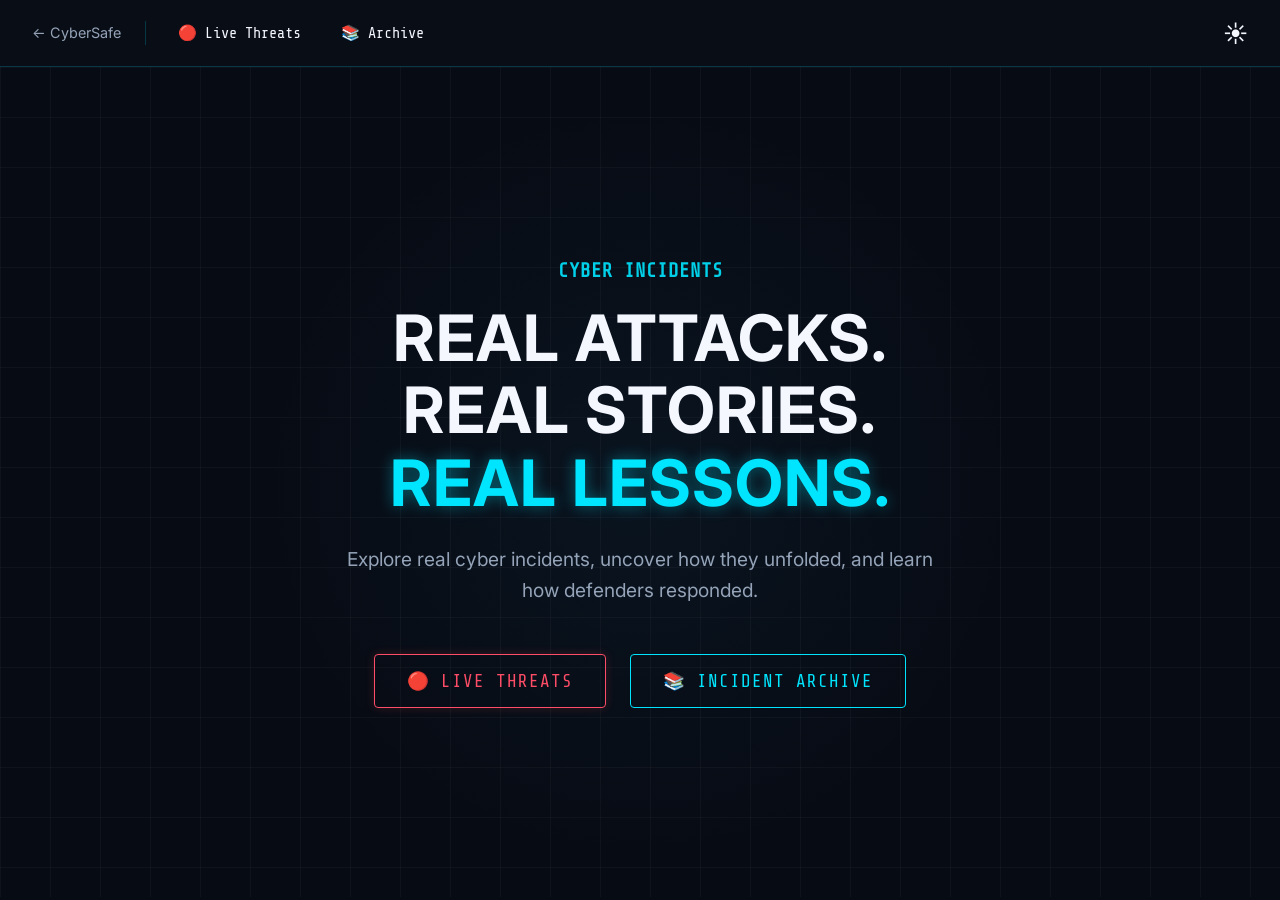
==== commit 37197374: "Add files via upload" ====
--- a/cyber-incidents.html
+++ b/cyber-incidents.html
@@ -101,12 +101,9 @@
                     </select>
                 </div>
 
-                <!-- Visual Timeline structure -->
-                <div class="archive-timeline">
-                    <div class="timeline-line"></div>
-                    <div id="archive-list" class="timeline-nodes">
-                        <!-- Dynamic Nodes injected by JS -->
-                    </div>
+                <!-- Archive Grid structure -->
+                <div id="archive-list" class="threats-grid">
+                    <!-- Dynamic Nodes injected by JS -->
                 </div>
             </div>
         </section>
--- a/style.css
+++ b/style.css
@@ -1,15 +1,19 @@
 /* 
    CSS Variables for a consistent color theme.
-   We use a dark theme with vibrant blue and green accents for a modern "cyber" look. 
+   Electric Cyber Theme
 */
 :root {
-    --bg-color: #0f172a;        /* Dark blue/gray background */
-    --surface-color: #1e293b;   /* Slightly lighter color for cards */
-    --text-primary: #f8fafc;    /* White/light gray text */
-    --text-secondary: #94a3b8;  /* Dimmed text for subtitles */
-    --accent-blue: #3b82f6;     /* Primary blue accent */
-    --accent-blue-hover: #2563eb;
-    --accent-green: #10b981;    /* Secondary green accent */
+    --bg-primary: #070B14;        /* Midnight Navy */
+    --bg-secondary: #0D1321;
+    --bg-card: #111A2B;
+    --accent-cyan: #00E5FF;       /* Electric Cyan */
+    --accent-purple: #7C4DFF;     /* Digital Purple */
+    --success: #22C55E;
+    --warning: #F59E0B;
+    --danger: #FF4D67;
+    --text-primary: #F5F7FF;
+    --text-secondary: #94A3B8;
+    --border: rgba(0, 229, 255, 0.1);
 }
 
 /* Reset default margins and paddings for consistency across browsers */
@@ -21,18 +25,20 @@
 }
 
 body {
-    background-color: var(--bg-color);
+    background-color: var(--bg-primary);
     color: var(--text-primary);
     line-height: 1.6;
 }
 
 /* --- Navigation Bar --- */
 header {
-    background-color: rgba(15, 23, 42, 0.95);
-    position: sticky; /* Keeps navbar at top when scrolling */
+    background-color: rgba(7, 11, 20, 0.8);
+    backdrop-filter: blur(12px);
+    -webkit-backdrop-filter: blur(12px);
+    position: sticky;
     top: 0;
     z-index: 1000;
-    border-bottom: 1px solid rgba(255, 255, 255, 0.1);
+    border-bottom: 1px solid var(--border);
 }
 
 .navbar {
@@ -41,7 +47,7 @@
     align-items: center;
     max-width: 1200px;
     margin: 0 auto;
-    padding: 1.2rem 2rem;
+    padding: 1rem 2rem;
 }
 
 .logo {
@@ -66,12 +72,12 @@
 .nav-links a {
     color: var(--text-primary);
     text-decoration: none;
-    font-weight: 600;
-    transition: color 0.3s; /* Smooth color transition on hover */
+    font-weight: 500;
+    transition: color 0.3s;
 }
 
 .nav-links a:hover {
-    color: var(--accent-blue);
+    color: var(--accent-cyan);
 }
 
 /* Navigation Actions (Theme Toggle & Mobile Menu) */
@@ -112,19 +118,22 @@
     min-height: 70vh;
     text-align: center;
     padding: 2rem;
-    /* Subtle gradient background for the hero section */
-    background: linear-gradient(135deg, rgba(59, 130, 246, 0.1) 0%, rgba(15, 23, 42, 1) 100%);
+    background: radial-gradient(circle at 50% 50%, rgba(124, 77, 255, 0.05) 0%, rgba(7, 11, 20, 1) 70%),
+                linear-gradient(rgba(0, 229, 255, 0.02) 1px, transparent 1px),
+                linear-gradient(90deg, rgba(0, 229, 255, 0.02) 1px, transparent 1px);
+    background-size: 100% 100%, 40px 40px, 40px 40px;
 }
 
 .hero-content {
     max-width: 800px;
+    z-index: 1;
 }
 
 .hero h1 {
-    font-size: 3.5rem;
-    margin-bottom: 1rem;
-    /* Text gradient to make the heading pop */
-    background: linear-gradient(to right, var(--accent-blue), var(--accent-green));
+    font-size: 4rem;
+    font-weight: 700;
+    margin-bottom: 1rem;
+    background: linear-gradient(to right, var(--accent-cyan), var(--accent-purple));
     -webkit-background-clip: text;
     background-clip: text;
     -webkit-text-fill-color: transparent;
@@ -139,19 +148,22 @@
 /* The Explore Tools button */
 .cta-button {
     display: inline-block;
-    background-color: var(--accent-blue);
-    color: white;
+    background-color: transparent;
+    color: var(--accent-cyan);
+    border: 2px solid var(--accent-cyan);
     padding: 0.8rem 2.5rem;
     border-radius: 8px;
     text-decoration: none;
     font-weight: 600;
     font-size: 1.1rem;
-    transition: background-color 0.3s, transform 0.2s;
+    transition: all 0.3s ease;
 }
 
 .cta-button:hover {
-    background-color: var(--accent-blue-hover);
-    transform: translateY(-2px); /* Makes button jump slightly on hover */
+    background-color: var(--accent-cyan);
+    color: var(--bg-primary);
+    transform: translateY(-2px);
+    box-shadow: 0 5px 15px rgba(0, 229, 255, 0.2);
 }
 
 /* --- Features / Tools Section --- */
@@ -185,20 +197,21 @@
 
 /* Individual Tool Cards */
 .card {
-    background-color: var(--surface-color);
+    background-color: var(--bg-card);
     padding: 2.5rem 2rem;
-    border-radius: 12px;
-    border: 1px solid rgba(255, 255, 255, 0.05);
+    border-radius: 16px;
+    border: 1px solid var(--border);
     transition: transform 0.3s, box-shadow 0.3s, border-color 0.3s;
     text-align: center;
     display: flex;
     flex-direction: column;
+    box-shadow: 0 4px 6px rgba(0, 0, 0, 0.05);
 }
 
 .card:hover {
-    transform: translateY(-5px); /* Lift card up on hover */
-    box-shadow: 0 10px 25px rgba(0, 0, 0, 0.3);
-    border-color: rgba(59, 130, 246, 0.3); /* Blue glowing border */
+    transform: translateY(-4px);
+    box-shadow: 0 10px 25px rgba(0, 0, 0, 0.2);
+    border-color: var(--accent-cyan);
 }
 
 .card-icon {
@@ -219,14 +232,20 @@
 
 .card-btn {
     background: transparent;
-    border: 1px solid var(--accent-blue);
-    color: var(--accent-blue);
+    border: 1px solid var(--accent-cyan);
+    color: var(--accent-cyan);
     padding: 0.6rem 1rem;
-    border-radius: 6px;
+    border-radius: 8px;
     cursor: not-allowed; /* Indicating it's not active yet */
     font-weight: 600;
     opacity: 0.7;
-    margin-top: auto; 
+    margin-top: auto;
+    transition: all 0.3s;
+}
+
+.card-btn:hover {
+    background: rgba(0, 229, 255, 0.1);
+    opacity: 1;
 }
 
 /* --- Footer --- */
@@ -256,17 +275,17 @@
 
 /* --- URL Checker Section --- */
 .url-checker-section {
-    border-top: 1px solid rgba(255, 255, 255, 0.05);
-    border-bottom: 1px solid rgba(255, 255, 255, 0.05);
+    border-top: 1px solid var(--border);
+    border-bottom: 1px solid var(--border);
 }
 
 .checker-box {
     max-width: 800px;
     margin: 0 auto;
-    background-color: var(--bg-color);
+    background-color: var(--bg-secondary);
     padding: 2.5rem;
-    border-radius: 12px;
-    border: 1px solid rgba(255, 255, 255, 0.1);
+    border-radius: 16px;
+    border: 1px solid var(--border);
     box-shadow: 0 10px 25px rgba(0, 0, 0, 0.2);
 }
 
@@ -280,22 +299,33 @@
     flex-grow: 1;
     padding: 1rem 1.5rem;
     border-radius: 8px;
-    border: 1px solid rgba(255, 255, 255, 0.2);
-    background-color: var(--surface-color);
+    border: 1px solid var(--border);
+    background-color: var(--bg-card);
     color: var(--text-primary);
     font-size: 1.1rem;
     outline: none;
-    transition: border-color 0.3s;
+    transition: border-color 0.3s, box-shadow 0.3s;
 }
 
 #url-input:focus {
-    border-color: var(--accent-blue);
+    border-color: var(--accent-cyan);
+    box-shadow: 0 0 10px rgba(0, 229, 255, 0.2);
 }
 
 .checker-btn {
     border: none;
     cursor: pointer;
     font-family: inherit;
+    background-color: var(--accent-cyan);
+    color: var(--bg-primary);
+    font-weight: 600;
+    border-radius: 8px;
+    padding: 0 2rem;
+    transition: background-color 0.3s, transform 0.2s;
+}
+.checker-btn:hover {
+    background-color: #00B8CC;
+    transform: translateY(-2px);
 }
 
 .checker-result {
@@ -345,43 +375,43 @@
     content: "•";
     position: absolute;
     left: 0;
-    color: var(--accent-blue);
+    color: var(--accent-cyan);
     font-size: 1.2rem;
     top: -2px;
 }
 
 /* Result Categories */
 .result-safe {
-    background-color: rgba(16, 185, 129, 0.1);
-    border: 1px solid var(--accent-green);
+    background-color: rgba(34, 197, 94, 0.1);
+    border: 1px solid var(--success);
 }
 .result-safe h3 {
-    color: var(--accent-green);
+    color: var(--success);
 }
 .result-safe .result-details li::before {
-    color: var(--accent-green);
+    color: var(--success);
 }
 
 .result-suspicious {
     background-color: rgba(245, 158, 11, 0.1);
-    border: 1px solid #f59e0b;
+    border: 1px solid var(--warning);
 }
 .result-suspicious h3 {
-    color: #f59e0b;
+    color: var(--warning);
 }
 .result-suspicious .result-details li::before {
-    color: #f59e0b;
+    color: var(--warning);
 }
 
 .result-invalid {
-    background-color: rgba(239, 68, 68, 0.1);
-    border: 1px solid #ef4444;
+    background-color: rgba(255, 77, 103, 0.1);
+    border: 1px solid var(--danger);
 }
 .result-invalid h3 {
-    color: #ef4444;
+    color: var(--danger);
 }
 .result-invalid .result-details li::before {
-    color: #ef4444;
+    color: var(--danger);
 }
 
 .safety-notice {
@@ -390,7 +420,7 @@
     background-color: rgba(255, 255, 255, 0.03);
     padding: 1rem;
     border-radius: 8px;
-    border-left: 4px solid var(--accent-blue);
+    border-left: 4px solid var(--accent-cyan);
 }
 
 /* --- Responsive Design (For Tablets & Mobile) --- */
@@ -432,13 +462,17 @@
 
 /* --- Light Theme Overrides --- */
 [data-theme="light"] {
-    --bg-color: #f8fafc;
-    --surface-color: #ffffff;
-    --text-primary: #0f172a;
-    --text-secondary: #475569;
-    --accent-blue: #2563eb;
-    --accent-blue-hover: #1d4ed8;
-    --accent-green: #059669;
+    --bg-primary: #F6F8FC;
+    --bg-secondary: #EEF2F7;
+    --bg-card: #FFFFFF;
+    --accent-cyan: #0891B2;
+    --accent-purple: #6D28D9;
+    --success: #16A34A;
+    --warning: #D97706;
+    --danger: #DC2626;
+    --text-primary: #0F172A;
+    --text-secondary: #64748B;
+    --border: #E2E8F0;
 }
 
 [data-theme="light"] header {
@@ -494,16 +528,17 @@
     flex-grow: 1;
     padding: 1rem 3rem 1rem 1.5rem;
     border-radius: 8px;
-    border: 1px solid rgba(255, 255, 255, 0.2);
-    background-color: var(--surface-color);
+    border: 1px solid var(--border);
+    background-color: var(--bg-card);
     color: var(--text-primary);
     font-size: 1.1rem;
     outline: none;
-    transition: border-color 0.3s;
+    transition: border-color 0.3s, box-shadow 0.3s;
 }
 
 #pwd-input:focus {
-    border-color: var(--accent-blue);
+    border-color: var(--accent-purple);
+    box-shadow: 0 0 10px rgba(124, 77, 255, 0.2);
 }
 
 .pwd-toggle-btn {
@@ -520,7 +555,7 @@
 }
 
 .pwd-toggle-btn:hover {
-    color: var(--text-primary);
+    color: var(--accent-cyan);
 }
 
 .strength-meter-container {
@@ -539,10 +574,10 @@
 }
 
 /* Password strength colors */
-.strength-weak { background-color: #ef4444; }
-.strength-fair { background-color: #f59e0b; }
-.strength-good { background-color: #3b82f6; }
-.strength-strong { background-color: #10b981; }
+.strength-weak { background-color: var(--danger); }
+.strength-fair { background-color: var(--warning); }
+.strength-good { background-color: var(--success); }
+.strength-strong { background-color: var(--accent-cyan); }
 
 [data-theme="light"] #pwd-input {
     border: 1px solid rgba(0, 0, 0, 0.2);
@@ -573,3 +608,199 @@
     opacity: 0.5;
 }
 
+/* --- About Page Specific Styles --- */
+
+/* About Hero Section */
+.about-hero {
+    flex-direction: column;
+    padding: 4rem 2rem;
+    min-height: 60vh;
+}
+
+.about-hero-icon {
+    font-size: 4rem;
+    margin-bottom: 1rem;
+}
+
+.about-hero h1 {
+    font-size: 3.5rem;
+    letter-spacing: 2px;
+}
+
+.about-hero-tagline {
+    font-size: 1.5rem;
+    color: var(--accent-cyan);
+    font-style: italic;
+    margin-bottom: 1rem;
+}
+
+.about-hero-short {
+    font-size: 1.25rem;
+    color: var(--text-primary);
+    font-weight: 600;
+    margin-bottom: 1.5rem;
+}
+
+.about-hero-intro {
+    max-width: 600px;
+    margin: 0 auto 2.5rem;
+    color: var(--text-secondary);
+}
+
+/* General About Section Styling */
+.about-section {
+    padding: 4rem 2rem;
+    border-bottom: 1px solid var(--border);
+}
+
+.about-section:last-of-type {
+    border-bottom: none;
+}
+
+.why-content {
+    max-width: 800px;
+    margin: 0 auto;
+    text-align: center;
+    font-size: 1.1rem;
+}
+
+.why-lead {
+    font-size: 1.3rem;
+    color: var(--accent-cyan);
+    font-weight: 600;
+    margin-bottom: 1rem;
+}
+
+/* About Grid Adjustments */
+.about-features-grid {
+    grid-template-columns: repeat(auto-fit, minmax(280px, 1fr));
+    gap: 2rem;
+}
+
+.about-card {
+    text-align: left;
+    align-items: flex-start;
+}
+
+.about-card .card-icon {
+    font-size: 2.5rem;
+    margin-bottom: 1rem;
+}
+
+.about-card h3 {
+    font-size: 1.2rem;
+    margin-bottom: 0.5rem;
+}
+
+.card-explore-btn {
+    padding: 0.5rem 1.5rem;
+    font-size: 0.9rem;
+    margin-top: 1rem;
+}
+
+/* Mission Section */
+.mission-box {
+    background: linear-gradient(135deg, rgba(124, 77, 255, 0.1) 0%, rgba(0, 229, 255, 0.05) 100%);
+    border: 1px solid var(--border);
+    border-radius: 16px;
+    padding: 3rem 2rem;
+    text-align: center;
+    max-width: 900px;
+    margin: 0 auto;
+    box-shadow: 0 10px 30px rgba(0, 0, 0, 0.1);
+}
+
+.mission-statement {
+    font-size: 1.8rem;
+    color: var(--text-primary);
+    font-weight: 700;
+    margin-bottom: 1rem;
+    background: linear-gradient(to right, var(--accent-cyan), var(--accent-purple));
+    -webkit-background-clip: text;
+    background-clip: text;
+    -webkit-text-fill-color: transparent;
+}
+
+/* Principles / Ideas Section */
+.ideas-grid {
+    grid-template-columns: repeat(auto-fit, minmax(200px, 1fr));
+    gap: 2rem;
+    max-width: 900px;
+    margin: 0 auto;
+}
+
+.idea-card {
+    background-color: transparent;
+    border: none;
+    box-shadow: none;
+    text-align: center;
+    align-items: center;
+}
+
+.idea-card:hover {
+    transform: none;
+    box-shadow: none;
+    border-color: transparent;
+}
+
+.idea-card .card-icon {
+    font-size: 3rem;
+    margin-bottom: 1rem;
+    background: var(--bg-card);
+    width: 80px;
+    height: 80px;
+    display: flex;
+    justify-content: center;
+    align-items: center;
+    border-radius: 50%;
+    border: 1px solid var(--border);
+    margin: 0 auto 1rem;
+}
+
+.idea-card h3 {
+    color: var(--accent-cyan);
+}
+
+/* Educational Notice */
+.educational-section {
+    text-align: center;
+}
+
+.educational-note {
+    background-color: var(--bg-card);
+    border-left: 4px solid var(--accent-purple);
+    padding: 1.5rem;
+    border-radius: 8px;
+    max-width: 800px;
+    margin: 0 auto 3rem;
+    font-size: 0.95rem;
+    color: var(--text-secondary);
+}
+
+.about-final-cta {
+    margin-top: 2rem;
+}
+
+/* Responsive overrides for About */
+@media (max-width: 768px) {
+    .about-hero h1 {
+        font-size: 2.5rem;
+    }
+    
+    .mission-statement {
+        font-size: 1.4rem;
+    }
+    
+    .about-features-grid {
+        grid-template-columns: 1fr;
+    }
+}
+
+[data-theme="light"] .mission-box {
+    background: linear-gradient(135deg, rgba(109, 40, 217, 0.05) 0%, rgba(8, 145, 178, 0.05) 100%);
+    box-shadow: 0 10px 30px rgba(0, 0, 0, 0.05);
+}
+
+[data-theme="light"] .idea-card .card-icon {
+    background: var(--bg-card);
+}
--- a/cyber-incidents.css
+++ b/cyber-incidents.css
@@ -3,25 +3,27 @@
 
 /* Define Feature Specific Variables */
 :root {
-    --cyber-dark: #0a0e17;
-    --cyber-panel: rgba(16, 24, 39, 0.7);
-    --cyber-border: rgba(56, 189, 248, 0.2);
-    --cyber-accent: #38bdf8;
-    --cyber-accent-glow: rgba(56, 189, 248, 0.4);
-    --cyber-red: #ef4444;
-    --cyber-red-glow: rgba(239, 68, 68, 0.4);
-    --cyber-text: #e2e8f0;
-    --cyber-muted: #94a3b8;
+    --cyber-dark: #070B14;
+    --cyber-panel: rgba(17, 26, 43, 0.7);
+    --cyber-border: rgba(0, 229, 255, 0.2);
+    --cyber-accent: #00E5FF;
+    --cyber-accent-glow: rgba(0, 229, 255, 0.4);
+    --cyber-purple: #7C4DFF;
+    --cyber-red: #FF4D67;
+    --cyber-red-glow: rgba(255, 77, 103, 0.4);
+    --cyber-text: #F5F7FF;
+    --cyber-muted: #94A3B8;
 }
 
 [data-theme="light"] {
     /* For light mode, we keep a sleek professional look, though dark is the primary intended experience */
-    --cyber-dark: #f8fafc;
-    --cyber-panel: #ffffff;
-    --cyber-border: rgba(15, 23, 42, 0.1);
-    --cyber-accent: #0284c7;
-    --cyber-text: #0f172a;
-    --cyber-muted: #64748b;
+    --cyber-dark: #F6F8FC;
+    --cyber-panel: #FFFFFF;
+    --cyber-border: rgba(8, 145, 178, 0.2);
+    --cyber-accent: #0891B2;
+    --cyber-purple: #6D28D9;
+    --cyber-text: #0F172A;
+    --cyber-muted: #64748B;
 }
 
 body.cyber-incidents-body {
@@ -34,9 +36,14 @@
 }
 
 /* Typography for Cyber Feel */
-h1, h2, h3, .sub-label {
+h1, .sub-label, .case-title-large, .main-title {
     font-family: 'Share Tech Mono', monospace;
     letter-spacing: 1px;
+}
+
+h2, h3 {
+    font-family: 'Inter', sans-serif;
+    font-weight: 600;
 }
 
 /* Navigation */
@@ -365,9 +372,9 @@
     letter-spacing: 1px;
 }
 
-.severity-badge.critical { background: rgba(239, 68, 68, 0.2); color: #fca5a5; border: 1px solid #ef4444; }
-.severity-badge.high { background: rgba(249, 115, 22, 0.2); color: #fdba74; border: 1px solid #f97316; }
-.severity-badge.medium { background: rgba(234, 179, 8, 0.2); color: #fde047; border: 1px solid #eab308; }
+.severity-badge.critical { background: rgba(255, 77, 103, 0.2); color: #ff8c9f; border: 1px solid var(--cyber-red); }
+.severity-badge.high { background: rgba(245, 158, 11, 0.2); color: #fcd34d; border: 1px solid #F59E0B; }
+.severity-badge.medium { background: rgba(0, 229, 255, 0.2); color: #80f2ff; border: 1px solid var(--cyber-accent); }
 
 .threat-date {
     font-size: 0.8rem;
